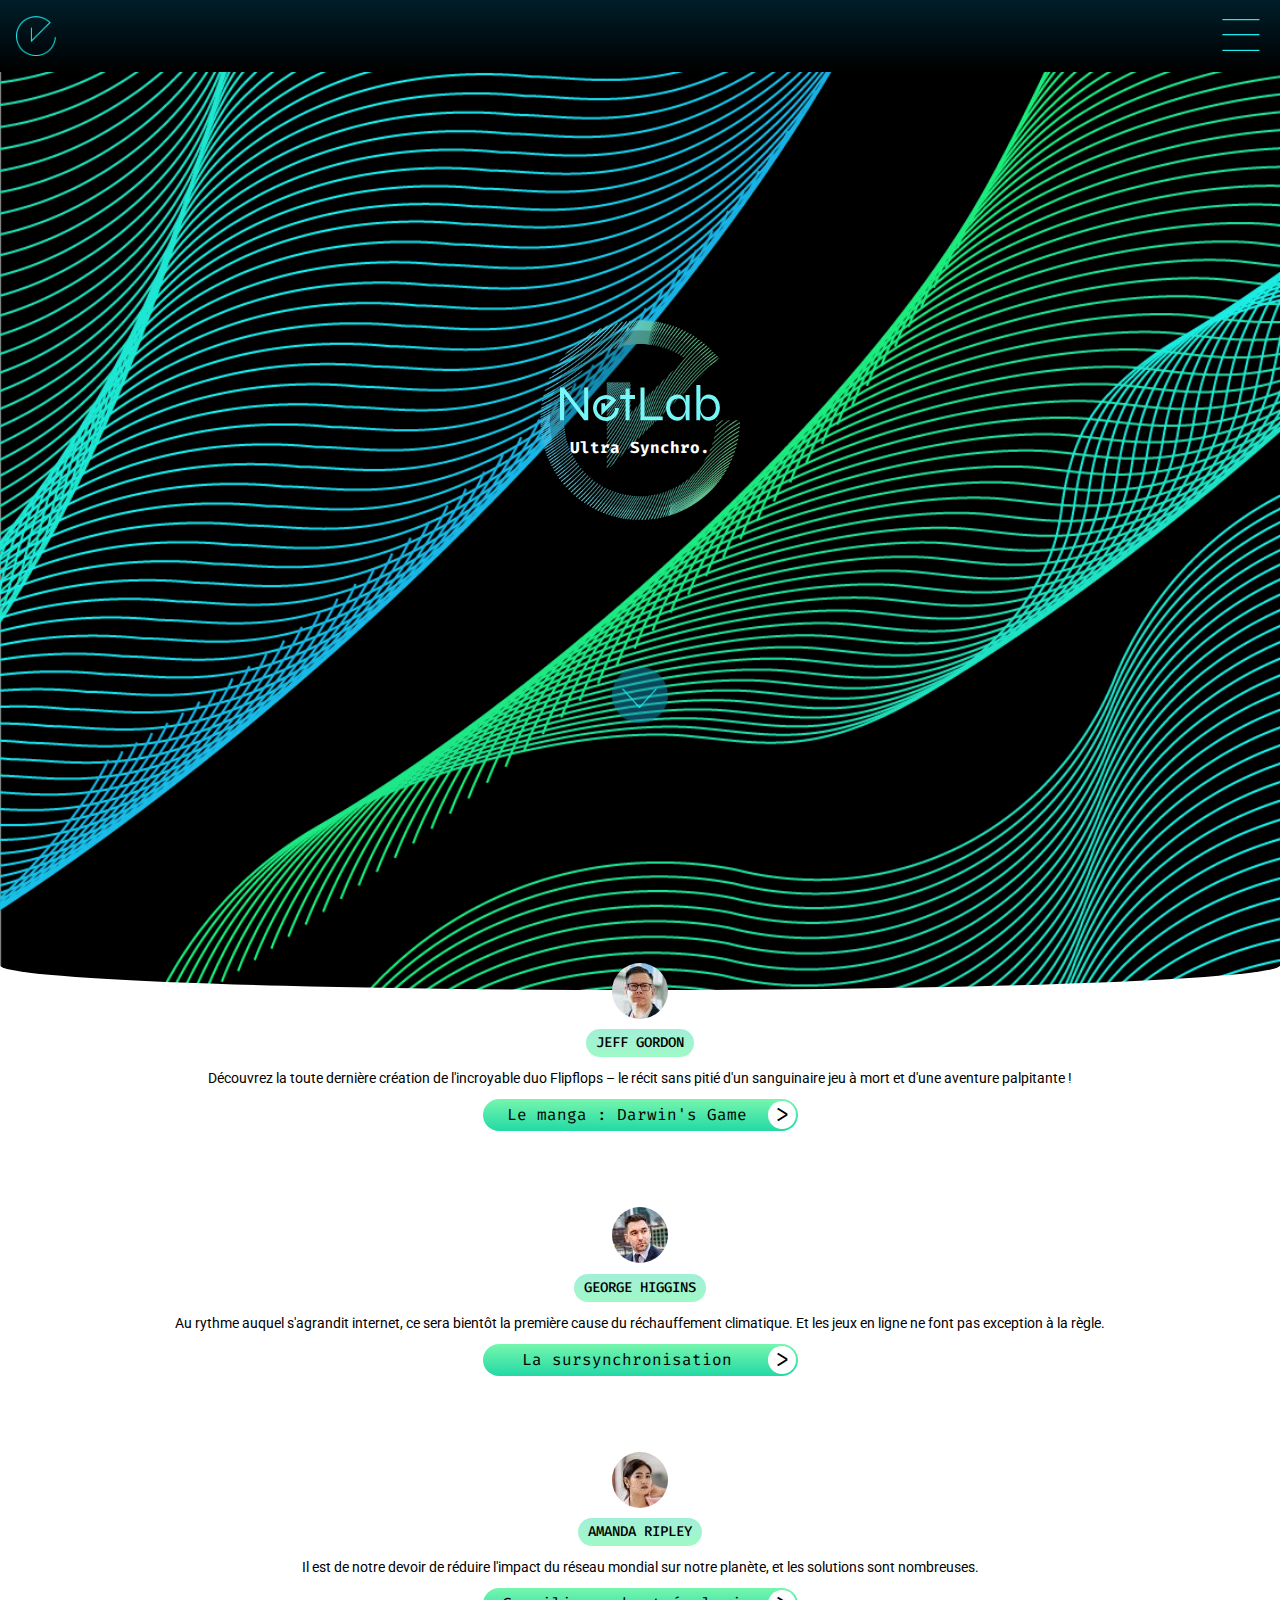
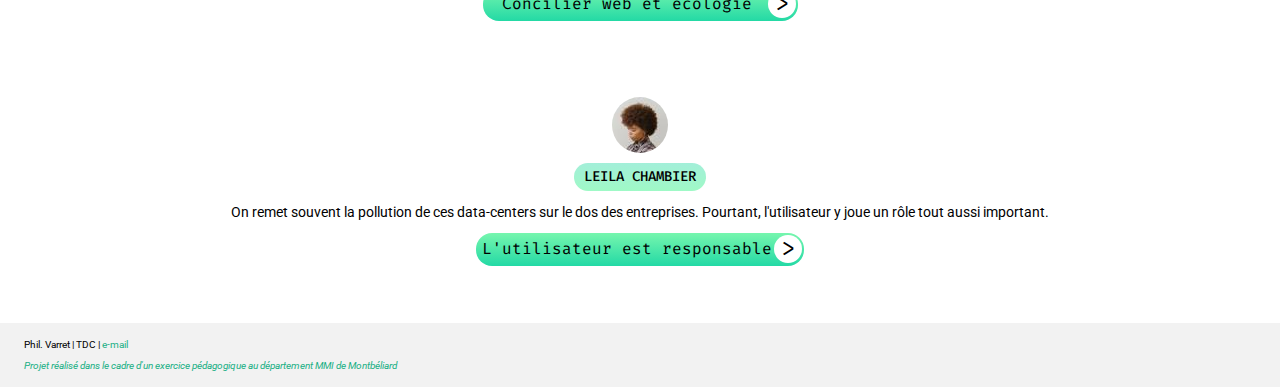
==== index.html @ 4756fc2a "Application du favicon sur toutes les pages" ====
<!DOCTYPE html>
<html lang="fr">
<head>
    <meta name="theme-color" content="#001E29"/>
    <meta charset="UTF-8">
    <meta name="viewport" content="width=device-width, initial-scale=1.0">
    <title>NetLab - Accueil</title>
    <link rel="stylesheet" href="css/lib/normalize.css">
    <link rel="stylesheet" href="css/mescss/layout.css">
    <link rel="stylesheet" href="css/mescss/typography.css">
    <link rel="stylesheet" href="css/mescss/graphic-styles.css">
    <link rel="shortcut icon" type="image/png" href="/img/fav/favicon.ico">
    <link rel="shortcut icon" type="image/png" href="/img/fav/favicon.ico">
</head>
<body>
<header class="home">
    <div class="nav-bar">
        <img onclick="location.href='index.html'" id="nav-logo" src="img/interface/logo-thin.png" alt="Logo de la nav">
        <img onclick="document.documentElement.classList.toggle('menu-open')" id="menu-bars" src="img/interface/menu-bars.png" alt="Barres du menu">
    </div>
    <nav class="menu">
        <div class="menu-content">
            <h1>Menu</h1>
            <h2>Articles</h2>
            <ul>
                <li><a href="art1.html">Le manga : Darwin's Game</a></li>
                <li><a href="art2.html">La sursynchronisation</a></li>
                <li><a href="art3.html">Concilier web et écologie</a></li>
                <li><a href="art4.html">L'utilisateur est responsable</a></li>
            </ul>
            <h2>À propos</h2>
            <ul>
                <li><a href="legal.html">Mentions légales</a></li>
                <li><a href="projects.html">Autres projets</a></li>
                <li><a href="contact.html">Contact</a></li>
            </ul>
            <p>Projet réalisé dans le cadre d'un exercice pédagogique au département MMI de Montbéliard</p>
        </div>
    </nav>
    <div class="intro">
        <div class="central">
            <object id="logo-large" data="img/logo-large.svg" type="image/svg+xml">Logo d'introduction</object>
            <h2>Ultra Synchro.</h2>
            <img onclick="location.href='#begin-quotes'" src="img/interface/arrow-next.png" alt="Flèche de continuité">
        </div>
    </div>
</header>
<main class="home">
    <div class="home-quotes">
        <div id="begin-quotes" class="art1">
            <img src="img/face-1.jpg" alt="Photo de Jeff Gordon">
            <h3>Jeff Gordon</h3>
            <p>Découvrez la toute dernière création de l'incroyable duo Flipflops &ndash; le récit sans pitié d'un
                sanguinaire jeu à mort et d'une aventure palpitante !</p>
            <button onclick="location.href='art1.html'" type="button">
                Le manga : Darwin's Game
            </button>
        </div>
        <div class="art2">
            <img src="img/face-2.jpg" alt="Photo de George Higgins">
            <h3>George Higgins</h3>
            <p>Au rythme auquel s'agrandit internet, ce sera bientôt la première cause du réchauffement climatique. Et
                les jeux en ligne ne font pas exception à la règle.</p>
            <button onclick="location.href='art2.html'" type="button">
                La sursynchronisation
            </button>
        </div>
        <div class="art3">
            <img src="img/face-3.jpg" alt="Photo d'Amanda Ripley">
            <h3>Amanda Ripley</h3>
            <p>Il est de notre devoir de réduire l'impact du réseau mondial sur notre planète, et les solutions sont
                nombreuses.</p>
            <button onclick="location.href='art3.html'" type="button">
                Concilier web et écologie
            </button>
        </div>
        <div class="art4">
            <img src="img/face-4.jpg" alt="Photo de Leila Chambier">
            <h3>Leila Chambier</h3>
            <p>On remet souvent la pollution de ces data-centers sur le dos des entreprises. Pourtant, l'utilisateur y
                joue un rôle tout aussi important.</p>
            <button onclick="location.href='art4.html'" type="button">
                L'utilisateur est responsable
            </button>
        </div>
    </div>
</main>
<footer class="home">
    <div class="end">
        <p>Phil. Varret | TDC | <a href="mailto:philemon.varret@gmail.com">e-mail</a></p>
        <p>Projet réalisé dans le cadre d'un exercice pédagogique au département MMI de Montbéliard</p>
    </div>
</footer>
</body>
</html>
---- css/mescss/layout.css ----
html, body {
    width: 100%;
    height: 100%;
    scroll-behavior: smooth;
}

.nav-bar {
    height: 4.5rem;
    width: 100vw;
}

#menu-bars {
    z-index: 100;
    position: absolute;
    right: 0;
    padding: 1.2rem;
    width: 2.5rem;
    height: auto;
}

#nav-logo {
    z-index: 100;
    padding: 1rem;
    width: 2.5rem;
    height: auto;
}

.central > img {
    position: relative;
    display: block;
    margin: auto;
    width: 3.5rem;
    top: 12rem;
    transition: all 0.5s;
}

.menu {
    z-index: 95;
    position: fixed;
    top:7.5%;
    bottom: 0;
    left: 0;
    right: 0;
    transform: translateX(100vw);
    transition: all 0.5s;
}

.menu-open .menu {
    transform: translateX(0);
}

.menu-content {
    padding-right: 5%;
}

.central {
    z-index: 90;
}

main.article > img {
    max-width: 87.5%;
    display: block;
    height: auto;
    margin: auto;
}

button {
    display: block;
    margin: auto;
}

#mmi-logo {
    display: block;
    margin: auto;
    height: 5rem;
    width: auto;
}

footer.about {
    position: absolute;
    bottom: 0;
}
---- css/mescss/typography.css ----
/* importation des polices depuis Google Fonts */
@import url('https://fonts.googleapis.com/css2?family=Roboto:ital,wght@0,100;0,300;0,400;0,500;0,700;0,900;1,100;1,300;1,400;1,500;1,700;1,900&display=swap');

@import url('https://fonts.googleapis.com/css2?family=Fira+Code:wght@300;400;500;600;700&family=Roboto:ital,wght@0,100;0,300;0,400;0,500;0,700;0,900;1,100;1,300;1,400;1,500;1,700;1,900&display=swap');

/* début des définitions de style */

header.home>h2 {
    text-align: center;
}


h2 {
    color: #0F6A8A;
    font-family: "Fira Code", sans-serif;
    font-size: 21px;
    line-height: 28px;
    padding-left: 15px;
    padding-right: 15px;
}

h3 {
    color: #0F6A8A;
    font-family: "Fira Code", sans-serif;
    font-size: 20px;
    line-height: 28px;
    padding-left: 15px;
    padding-right: 15px;
    margin-left: 10px;
}

div.home-quotes>div>h3 {
    font-family: "Fira Code", sans-serif;
    font-weight: 500;
    font-size: 14px;
    text-transform: uppercase;
    color: black;
}

p {
    font-family: Roboto, sans-serif;
    font-size: 17px;
    line-height: 24px;
    padding-left: 24px;
    padding-right: 24px;
}

a {
    text-decoration: none;
}

.menu-content {
    text-align: right;
}

.menu-content > h1 {
    font-family: "Fira Code", serif;
    font-size: 28px;
}

.menu-content > ul > li > a {
    font-family: Roboto, sans-serif;
    font-size: 24px;
    text-transform: uppercase;
}

.menu-content > p {
    font-family: "Fira Code", serif;
    font-size: 10px;
    text-align: center;
    line-height: 13px;
}

div.home-quotes>div {
    text-align: center;
    margin-bottom: 76px;
}

button {
    color: black;
    font-family: "Fira Code", sans-serif;
}

.art4 > button > a {
    font-size: 0.95em;
}

main.about > div.projects > button {
    font-family: Roboto, sans-serif;
    text-align: left;
    text-indent: 20px;
}

div.home-quotes>div>p {
    text-align: center;
    font-size: 14px;
    line-height: 14px;
}

div.home-quotes>div>img {
    border-radius: 50%;
}

form > input, form > textarea {
    font-family: "Roboto Thin", sans-serif;
}

footer>div.end>p {
    font-size: 10px;
    line-height: normal;
}

footer>div.end>p:nth-child(2) {
    font-style: italic;
}
---- css/mescss/graphic-styles.css ----
/* Barre de navigation */

header > div.nav-bar {
    background: linear-gradient(#001E29, #000000);
}

header.home {
    height: 110%;
    background-image: url(../../img/bg-home.png);
    background-size: cover;
    background-position: bottom center;
    border-bottom-right-radius: 50% 2.5%;
    border-bottom-left-radius: 50% 2.5%
}

header.home > div.intro {
    position: relative;
    top: 25%;
    display: block;
    width: 200px;
    height: 200px;
    margin: auto;
    vertical-align: center;
    background-image: url(../../img/logo-curves.png);
    background-size: cover;
    background-position: center;
}

header.home > div.intro > div.central {
    position: relative;
    top: 65px;
}

header.home > div.intro > div.central > h2 {
    text-align: center;
    font-size: 16px;
    color: white;
}

#logo-large {
    margin: auto;
    display: block;
}

.menu {
    background: black;
}

.menu-content {
    display: block;
    margin: auto;
    padding-right: 15px;
    padding-left: 15px;
}

.menu-content > h1 {
    display: block;
    position: relative;
    text-align: center;
    bottom: 45px;
    margin-top: 0;
    color: #76F6F6;
}

.menu-content > h2 {
    font-size: 20px;
    color: #76F6F6;
    margin-bottom: 25px;
    border-bottom: 1px solid #76F6F6;
    padding-right: 0;
    padding-bottom: 8px;
}

.menu-content > ul > li {
    list-style: none;
    margin-bottom: 30px;
}

.menu-content > ul > li > a {
    color: #76F6F6;
}

.menu-content > p {
    position: absolute;
    bottom: 0;
    color: #76F6F6;
    padding-bottom: 10px;
}

.home-quotes {
    position: relative;
    top: -27.5px;
}

.home-quotes > div > h3 {
    display: block;
    width: fit-content;
    margin: auto;
    margin-top: 6px;
    background: linear-gradient(#A3EFD9, #9FF9C6);
    background-color: rgba(0, 0, 0, .42);
    border-radius: 20px;
    padding-left: 10px;
    padding-right: 10px;
}

.home-quotes > .art4 {
    margin-bottom: 30px;
}

.nav-bar > button::after {
    display: none;
}

button {
    position: relative;
    padding-right: 2rem;
    border: none;
    border-radius: 16px;
    min-width: 315px;
    padding-top: 7px;
    padding-bottom: 7px;
}

.home-quotes > div > button {
    background: linear-gradient(#76F6AE, #23D9A5);
}

.suggest > button {
    background: linear-gradient(#19B0E6, #148DB8);
}

.about > button {
    background: linear-gradient(#76F6F6, #19B0E6);
}

main.about > div.projects > button {
    background: rgba(255, 255, 255, 0.6);
    border: 1px solid #19B0E6;
    border-radius: 20px;
    margin-bottom: 14px;
    padding-top: 3px;
}

.legal-buttons > button {
    background: linear-gradient(#76F6F6, #19B0E6);
    min-width: fit-content;
    display: block;
    margin-right: auto;
    margin-left: auto;
    padding-left: 10px;
    padding-right: 35px;
    margin-bottom: 0.7rem;
}

button::after {
    content: ">";
    display: block;
    position: absolute;
    right: 2px;
    top: 2px;
    background-color: white;
    border-radius: 100%;
    font-size: 1.5rem;
    width: 1.75rem;
    height: 1.75rem;
}

main.about > div.projects > button::after {
    display: none;
}

main.about > div.projects > button::before {
    content: ">";
    position: relative;
    right: 10px;
    top: 2px;
    background-color: white;
    border-radius: 100%;
    font-size: 1.5rem;
    width: 1.75rem;
    height: 1.75rem;
}

button#send {
    position: absolute;
    right: 20px;
    min-width: fit-content;
    padding-right: 37px;
    padding-left: 10px;
}

form > input {
    background-color: rgba(255, 255, 255, 0.6);
    border: 1px solid #19B0E6;
    width: 85%;
    display: block;
    margin: auto;
    border-radius: 5px;
    padding: 7px;
    margin-bottom: -7px;
}

textarea#message {
    height: 300px;
    background-color: rgba(255, 255, 255, 0.6);
    border: 1px solid #19B0E6;
    width: 85%;
    display: block;
    margin: auto;
    border-radius: 5px;
    padding: 7px;
    margin-bottom: 10px;
}

footer {
    background-color: #f2f2f2;
    padding-top: 6px;
    padding-bottom: 6px;
}

footer.home>div.end>p>a, footer.home>div.end>p:nth-child(2) {
    color: #1cb086;
}

footer.article>div.end>p>a, footer.article>div.end>p:nth-child(2), main.article>a {
    color: #148DB8;
}

footer.about>div.end>p>a, footer.about>div.end>p:nth-child(2), main.about>div.legal.text>p>a {
    color: #19B0E6;
}
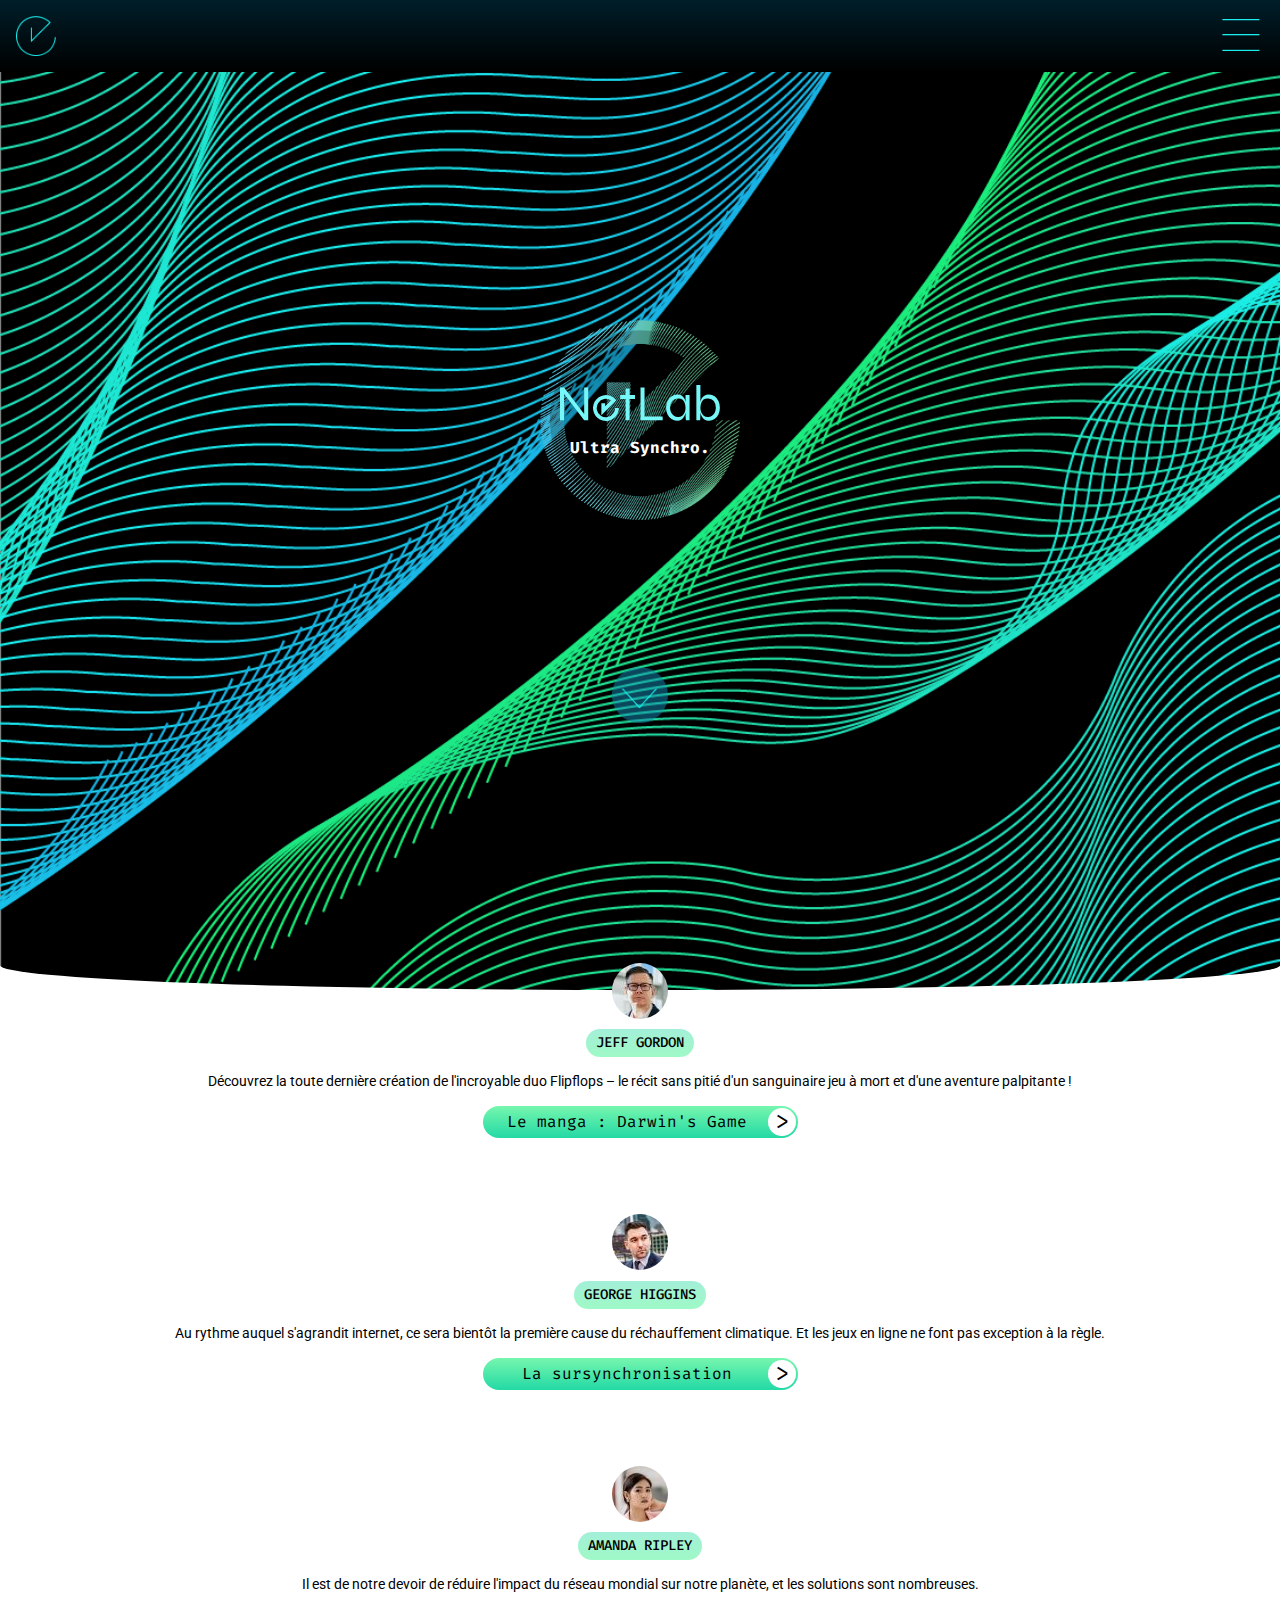
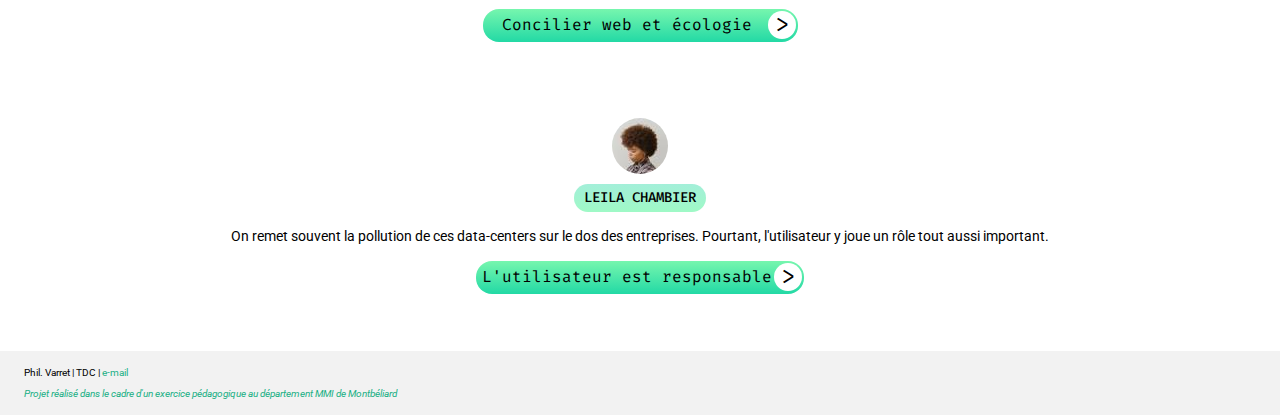
==== commit 8d868884: "Reformattage d'index.html" ====
--- a/index.html
+++ b/index.html
@@ -16,7 +16,8 @@
 <header class="home">
     <div class="nav-bar">
         <img onclick="location.href='index.html'" id="nav-logo" src="img/interface/logo-thin.png" alt="Logo de la nav">
-        <img onclick="document.documentElement.classList.toggle('menu-open')" id="menu-bars" src="img/interface/menu-bars.png" alt="Barres du menu">
+        <img onclick="document.documentElement.classList.toggle('menu-open')" id="menu-bars"
+             src="img/interface/menu-bars.png" alt="Barres du menu">
     </div>
     <nav class="menu">
         <div class="menu-content">
--- a/css/mescss/layout.css
+++ b/css/mescss/layout.css
@@ -1,5 +1,5 @@
 html, body {
-    width: 100%;
+    max-width: 100%;
     height: 100%;
     scroll-behavior: smooth;
 }
@@ -37,7 +37,7 @@
 .menu {
     z-index: 95;
     position: fixed;
-    top:7.5%;
+    top: 4.5rem;
     bottom: 0;
     left: 0;
     right: 0;
@@ -57,7 +57,7 @@
     z-index: 90;
 }
 
-main.article > img {
+main.article > img, .caption {
     max-width: 87.5%;
     display: block;
     height: auto;
@@ -67,6 +67,15 @@
 button {
     display: block;
     margin: auto;
+}
+
+img.about-bgn {
+    z-index: -1;
+    width: 50%;
+    height: auto;
+    position: absolute;
+    right: 0;
+    top: 30%;
 }
 
 #mmi-logo {
--- a/css/mescss/typography.css
+++ b/css/mescss/typography.css
@@ -40,7 +40,7 @@
 p {
     font-family: Roboto, sans-serif;
     font-size: 17px;
-    line-height: 24px;
+    line-height: 26px;
     padding-left: 24px;
     padding-right: 24px;
 }
@@ -71,11 +71,6 @@
     line-height: 13px;
 }
 
-div.home-quotes>div {
-    text-align: center;
-    margin-bottom: 76px;
-}
-
 button {
     color: black;
     font-family: "Fira Code", sans-serif;
@@ -91,14 +86,26 @@
     text-indent: 20px;
 }
 
+div.home-quotes>div {
+    text-align: center;
+    margin-bottom: 76px;
+}
+
 div.home-quotes>div>p {
     text-align: center;
     font-size: 14px;
-    line-height: 14px;
+    line-height: 21px;
 }
 
 div.home-quotes>div>img {
     border-radius: 50%;
+}
+
+blockquote#co2-growing-rate {
+    font-family: Roboto, sans-serif;
+    font-size: 20px;
+    font-style: italic;
+    line-height: 30px;
 }
 
 form > input, form > textarea {
--- a/css/mescss/graphic-styles.css
+++ b/css/mescss/graphic-styles.css
@@ -124,6 +124,22 @@
 
 .home-quotes > div > button {
     background: linear-gradient(#76F6AE, #23D9A5);
+}
+
+.article > p > a {
+    color: #1CAE84;
+    text-decoration: underline;
+}
+
+.caption {
+    background-color: rgba(0, 0, 0, 0.3);
+    color: white;
+    position: relative;
+    text-indent: 0.2rem;
+    padding: 0.19rem;
+    padding-right: 0.1rem;
+    padding-left: 0.1rem;
+    top: -1.9rem;
 }
 
 .suggest > button {
@@ -190,7 +206,36 @@
     padding-left: 10px;
 }
 
-form > input {
+.carousel-item > img {
+    max-width: 100%;
+    height: auto;
+}
+
+.carousel > h3 {
+    margin: 0 20px;
+}
+
+ul.carousel-items {
+    list-style: none;
+    padding: 20px;
+    display: flex;
+    overflow-x: scroll;
+    scroll-snap-type: x mandatory;
+}
+
+li.carousel-item {
+    flex: 1 0 220px;
+    padding-right: 1rem;
+    scroll-snap-align: center;
+}
+
+.carousel {
+    background-color: #f2f2f2;
+    color: white;
+    padding: 20px 0;
+}
+
+form > input, textarea#message {
     background-color: rgba(255, 255, 255, 0.6);
     border: 1px solid #19B0E6;
     width: 85%;
@@ -203,14 +248,19 @@
 
 textarea#message {
     height: 300px;
-    background-color: rgba(255, 255, 255, 0.6);
-    border: 1px solid #19B0E6;
-    width: 85%;
-    display: block;
-    margin: auto;
-    border-radius: 5px;
-    padding: 7px;
     margin-bottom: 10px;
+}
+
+blockquote#co2-growing-rate {
+    background-color: #f2f2f2;
+    border-left: 3px solid #148DB8;
+    padding: 1rem;
+    position: relative;
+    left: -1rem;
+}
+
+div.twitter-tweet.twitter-tweet-rendered {
+    height: 445px;
 }
 
 footer {
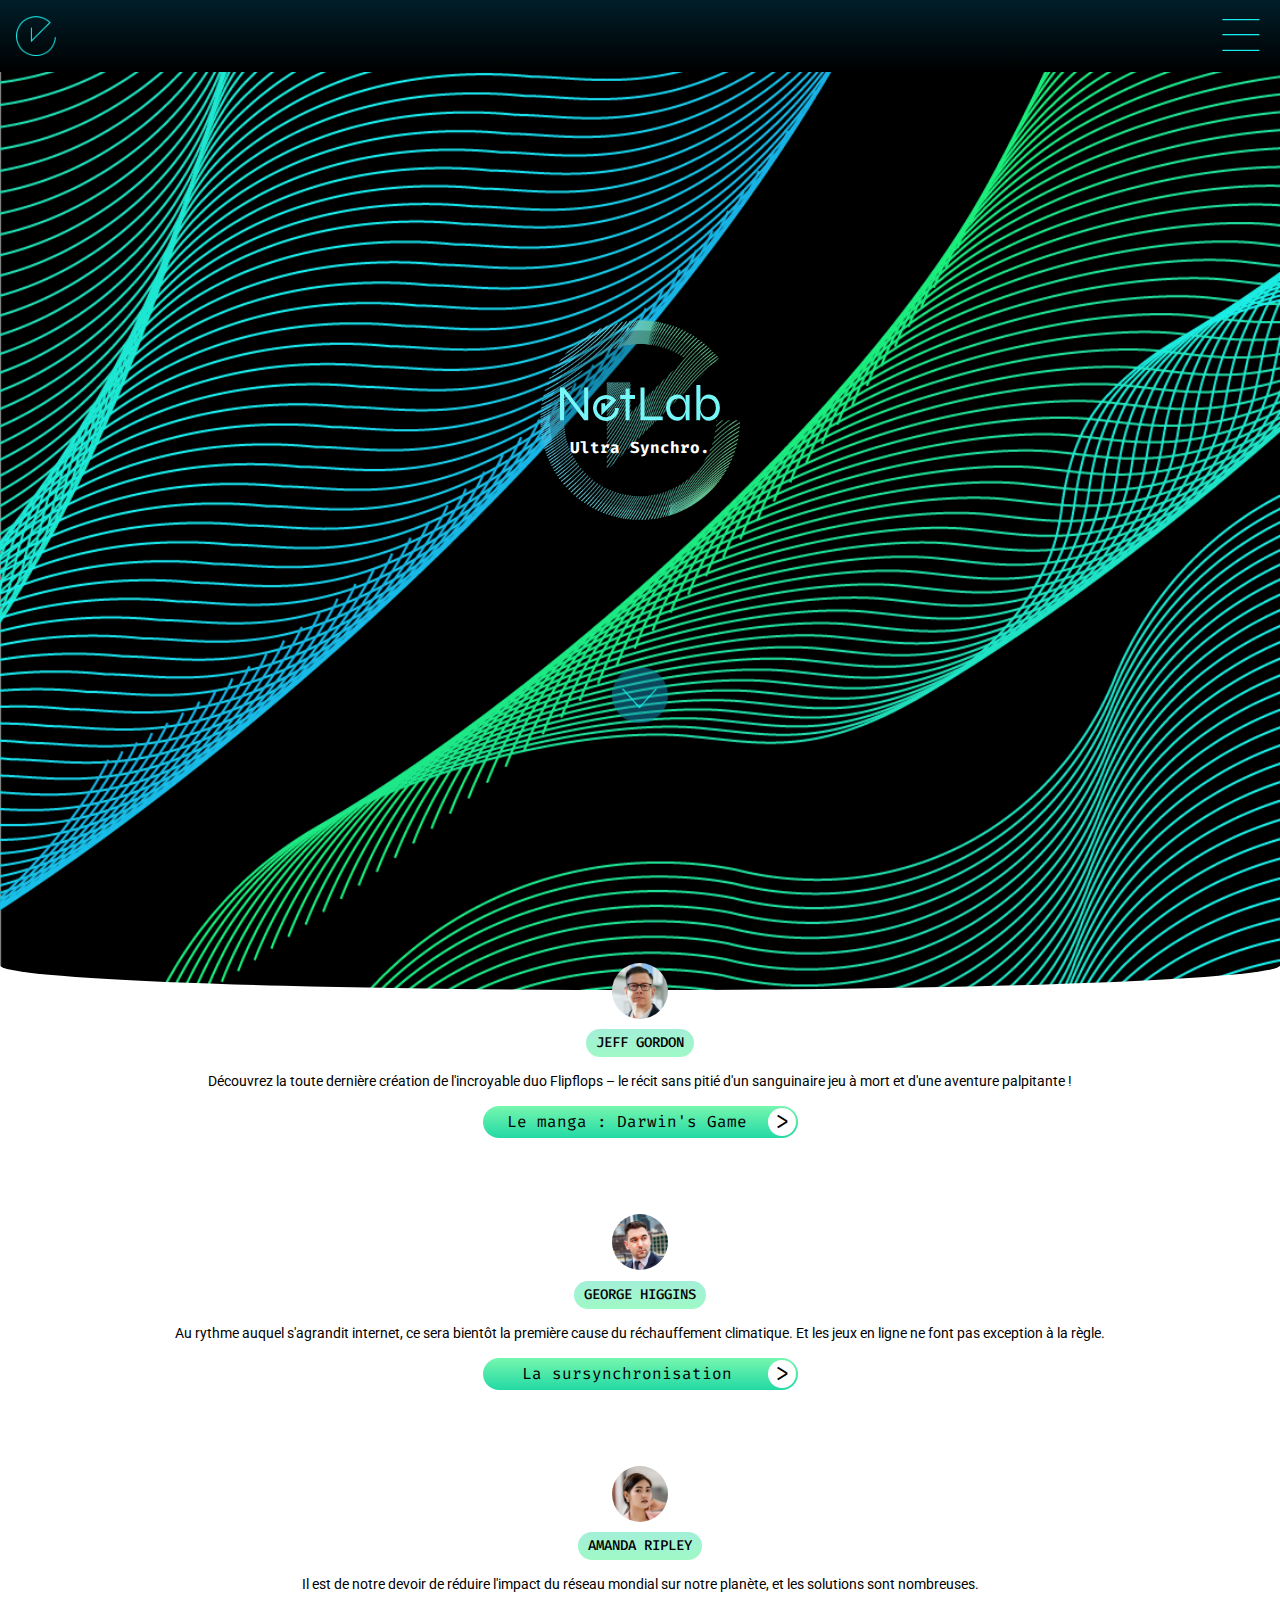
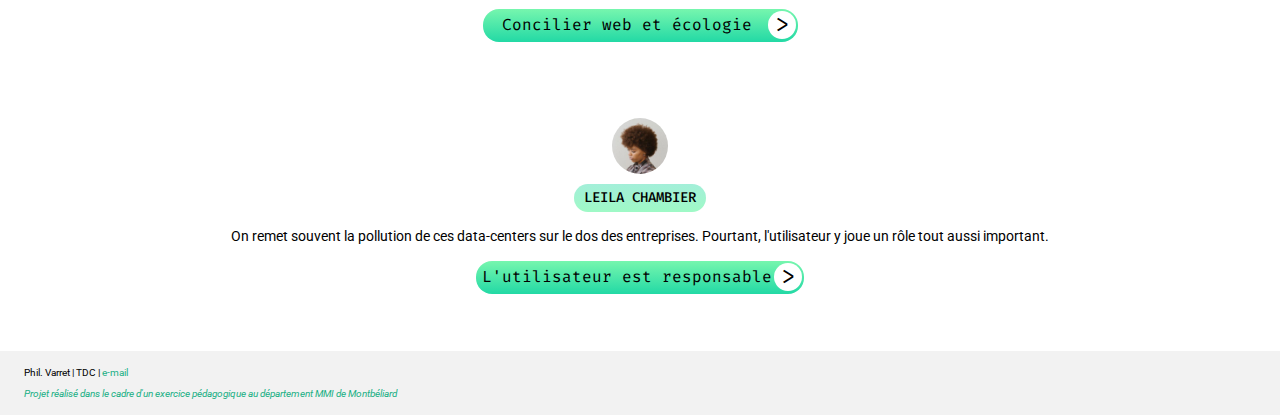
==== commit f3f38665: "Ajout d'une balise de description pour la SEO" ====
--- a/index.html
+++ b/index.html
@@ -1,10 +1,11 @@
 <!DOCTYPE html>
 <html lang="fr">
 <head>
+    <title>NetLab - Accueil</title>
+    <meta name="Description" content="Accueil du site. Indique les principaux contenus">
     <meta name="theme-color" content="#001E29"/>
     <meta charset="UTF-8">
     <meta name="viewport" content="width=device-width, initial-scale=1.0">
-    <title>NetLab - Accueil</title>
     <link rel="stylesheet" href="css/lib/normalize.css">
     <link rel="stylesheet" href="css/mescss/layout.css">
     <link rel="stylesheet" href="css/mescss/typography.css">
--- a/css/mescss/layout.css
+++ b/css/mescss/layout.css
@@ -34,6 +34,13 @@
     transition: all 0.5s;
 }
 
+
+div.home-quotes>div>img {
+    border-radius: 50%;
+    width: 56px;
+    height: 56px;
+}
+
 .menu {
     z-index: 95;
     position: fixed;
@@ -47,6 +54,10 @@
 
 .menu-open .menu {
     transform: translateX(0);
+}
+
+.menu-open, .menu-open body {
+    overflow: hidden;
 }
 
 .menu-content {
--- a/css/mescss/typography.css
+++ b/css/mescss/typography.css
@@ -97,10 +97,6 @@
     line-height: 21px;
 }
 
-div.home-quotes>div>img {
-    border-radius: 50%;
-}
-
 blockquote#co2-growing-rate {
     font-family: Roboto, sans-serif;
     font-size: 20px;
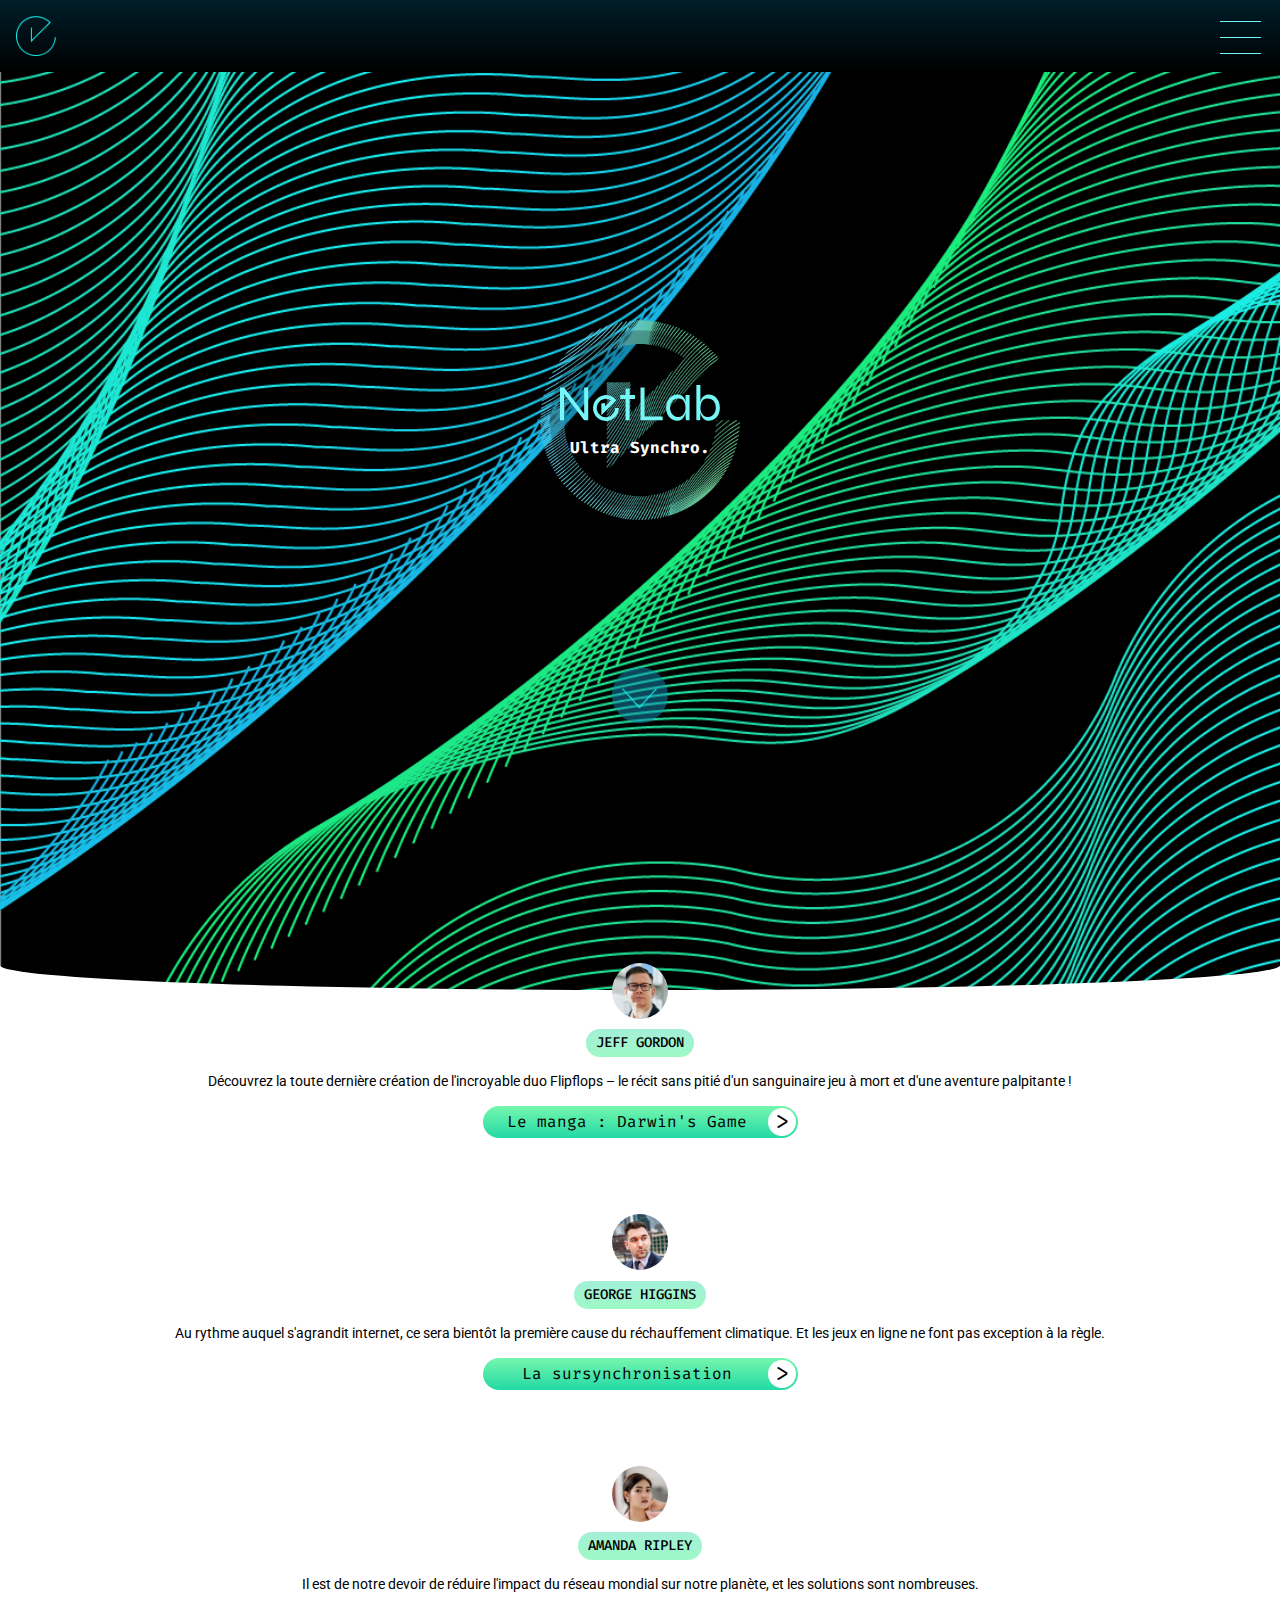
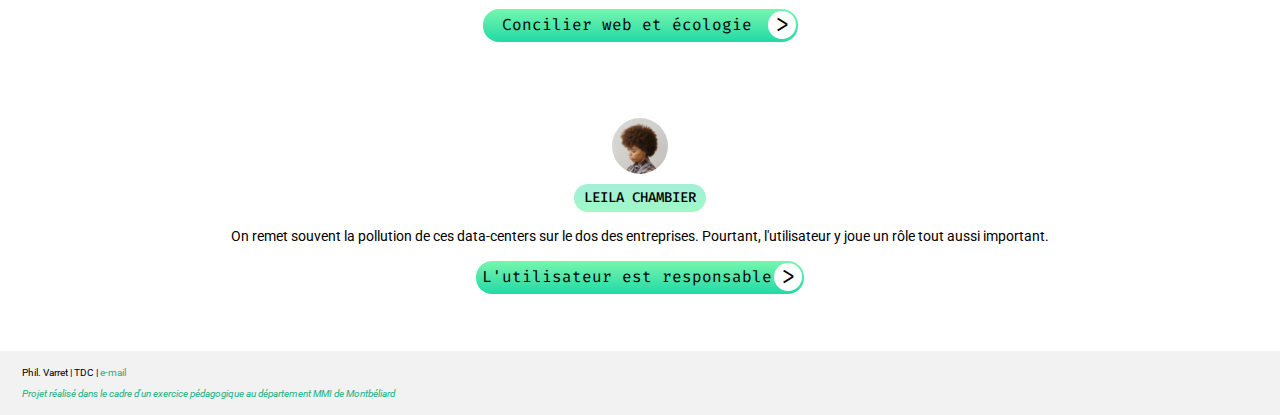
==== commit e130b70b: "Amélioration du menu et du formattage des articles" ====
--- a/index.html
+++ b/index.html
@@ -3,7 +3,7 @@
 <head>
     <title>NetLab - Accueil</title>
     <meta name="Description" content="Accueil du site. Indique les principaux contenus">
-    <meta name="theme-color" content="#001E29"/>
+    <meta name="theme-color" content="#001E29">
     <meta charset="UTF-8">
     <meta name="viewport" content="width=device-width, initial-scale=1.0">
     <link rel="stylesheet" href="css/lib/normalize.css">
@@ -17,8 +17,9 @@
 <header class="home">
     <div class="nav-bar">
         <img onclick="location.href='index.html'" id="nav-logo" src="img/interface/logo-thin.png" alt="Logo de la nav">
-        <img onclick="document.documentElement.classList.toggle('menu-open')" id="menu-bars"
-             src="img/interface/menu-bars.png" alt="Barres du menu">
+        <div class="nav-toggle" onclick="document.documentElement.classList.toggle('menu-open')">
+            <div class="nav-toggle-bar"></div>
+        </div>
     </div>
     <nav class="menu">
         <div class="menu-content">
@@ -29,6 +30,7 @@
                 <li><a href="art2.html">La sursynchronisation</a></li>
                 <li><a href="art3.html">Concilier web et écologie</a></li>
                 <li><a href="art4.html">L'utilisateur est responsable</a></li>
+                <li><a href="vox-populi.html">Bonus : micro-trottoir</a></li>
             </ul>
             <h2>À propos</h2>
             <ul>
--- a/css/mescss/layout.css
+++ b/css/mescss/layout.css
@@ -9,13 +9,8 @@
     width: 100vw;
 }
 
-#menu-bars {
+.nav-toggle {
     z-index: 100;
-    position: absolute;
-    right: 0;
-    padding: 1.2rem;
-    width: 2.5rem;
-    height: auto;
 }
 
 #nav-logo {
@@ -49,7 +44,7 @@
     left: 0;
     right: 0;
     transform: translateX(100vw);
-    transition: all 0.5s;
+    transition: all .4s;
 }
 
 .menu-open .menu {
@@ -62,6 +57,11 @@
 
 .menu-content {
     padding-right: 5%;
+    height: 100%
+}
+
+.menu-content > p {
+    bottom: 1rem;
 }
 
 .central {
--- a/css/mescss/typography.css
+++ b/css/mescss/typography.css
@@ -41,8 +41,8 @@
     font-family: Roboto, sans-serif;
     font-size: 17px;
     line-height: 26px;
-    padding-left: 24px;
-    padding-right: 24px;
+    padding-left: 22px;
+    padding-right: 22px;
 }
 
 a {
@@ -97,11 +97,13 @@
     line-height: 21px;
 }
 
-blockquote#co2-growing-rate {
+aside {
     font-family: Roboto, sans-serif;
     font-size: 20px;
     font-style: italic;
     line-height: 30px;
+    margin-left: 24px;
+    margin-right: 24px;
 }
 
 form > input, form > textarea {
--- a/css/mescss/graphic-styles.css
+++ b/css/mescss/graphic-styles.css
@@ -42,6 +42,47 @@
     display: block;
 }
 
+.nav-toggle {
+    position: absolute;
+    right: 1.2rem;
+    top: 1.2rem;
+    width: 2.55rem;
+    height: 2.25rem;
+    display: flex;
+    align-items: center;
+    justify-content: center;
+}
+
+.nav-toggle-bar,
+.nav-toggle-bar::before,
+.nav-toggle-bar::after {
+    content: "";
+    background-color: #76F6F6;
+    position: absolute;
+    left: 0;
+    width: 100%;
+    height: 1px;
+    transition: all .4s ease;
+}
+
+.nav-toggle-bar::before {
+    top: -1rem;
+}
+
+.nav-toggle-bar::after {
+    top: 1rem;
+}
+
+.menu-open .nav-toggle-bar {
+    transform: rotate(135deg);
+}
+
+.menu-open .nav-toggle-bar::before,
+.menu-open .nav-toggle-bar::after {
+    transform: rotate(90deg);
+    top: 0;
+}
+
 .menu {
     background: black;
 }
@@ -51,13 +92,14 @@
     margin: auto;
     padding-right: 15px;
     padding-left: 15px;
+    position: relative;
+    top: -3rem;
 }
 
 .menu-content > h1 {
     display: block;
     position: relative;
     text-align: center;
-    bottom: 45px;
     margin-top: 0;
     color: #76F6F6;
 }
@@ -81,10 +123,7 @@
 }
 
 .menu-content > p {
-    position: absolute;
-    bottom: 0;
     color: #76F6F6;
-    padding-bottom: 10px;
 }
 
 .home-quotes {
@@ -230,7 +269,6 @@
 }
 
 .carousel {
-    background-color: #f2f2f2;
     color: white;
     padding: 20px 0;
 }
@@ -251,12 +289,10 @@
     margin-bottom: 10px;
 }
 
-blockquote#co2-growing-rate {
-    background-color: #f2f2f2;
+aside {
     border-left: 3px solid #148DB8;
-    padding: 1rem;
-    position: relative;
-    left: -1rem;
+    padding-left: 1rem;
+    position: relative;
 }
 
 div.twitter-tweet.twitter-tweet-rendered {
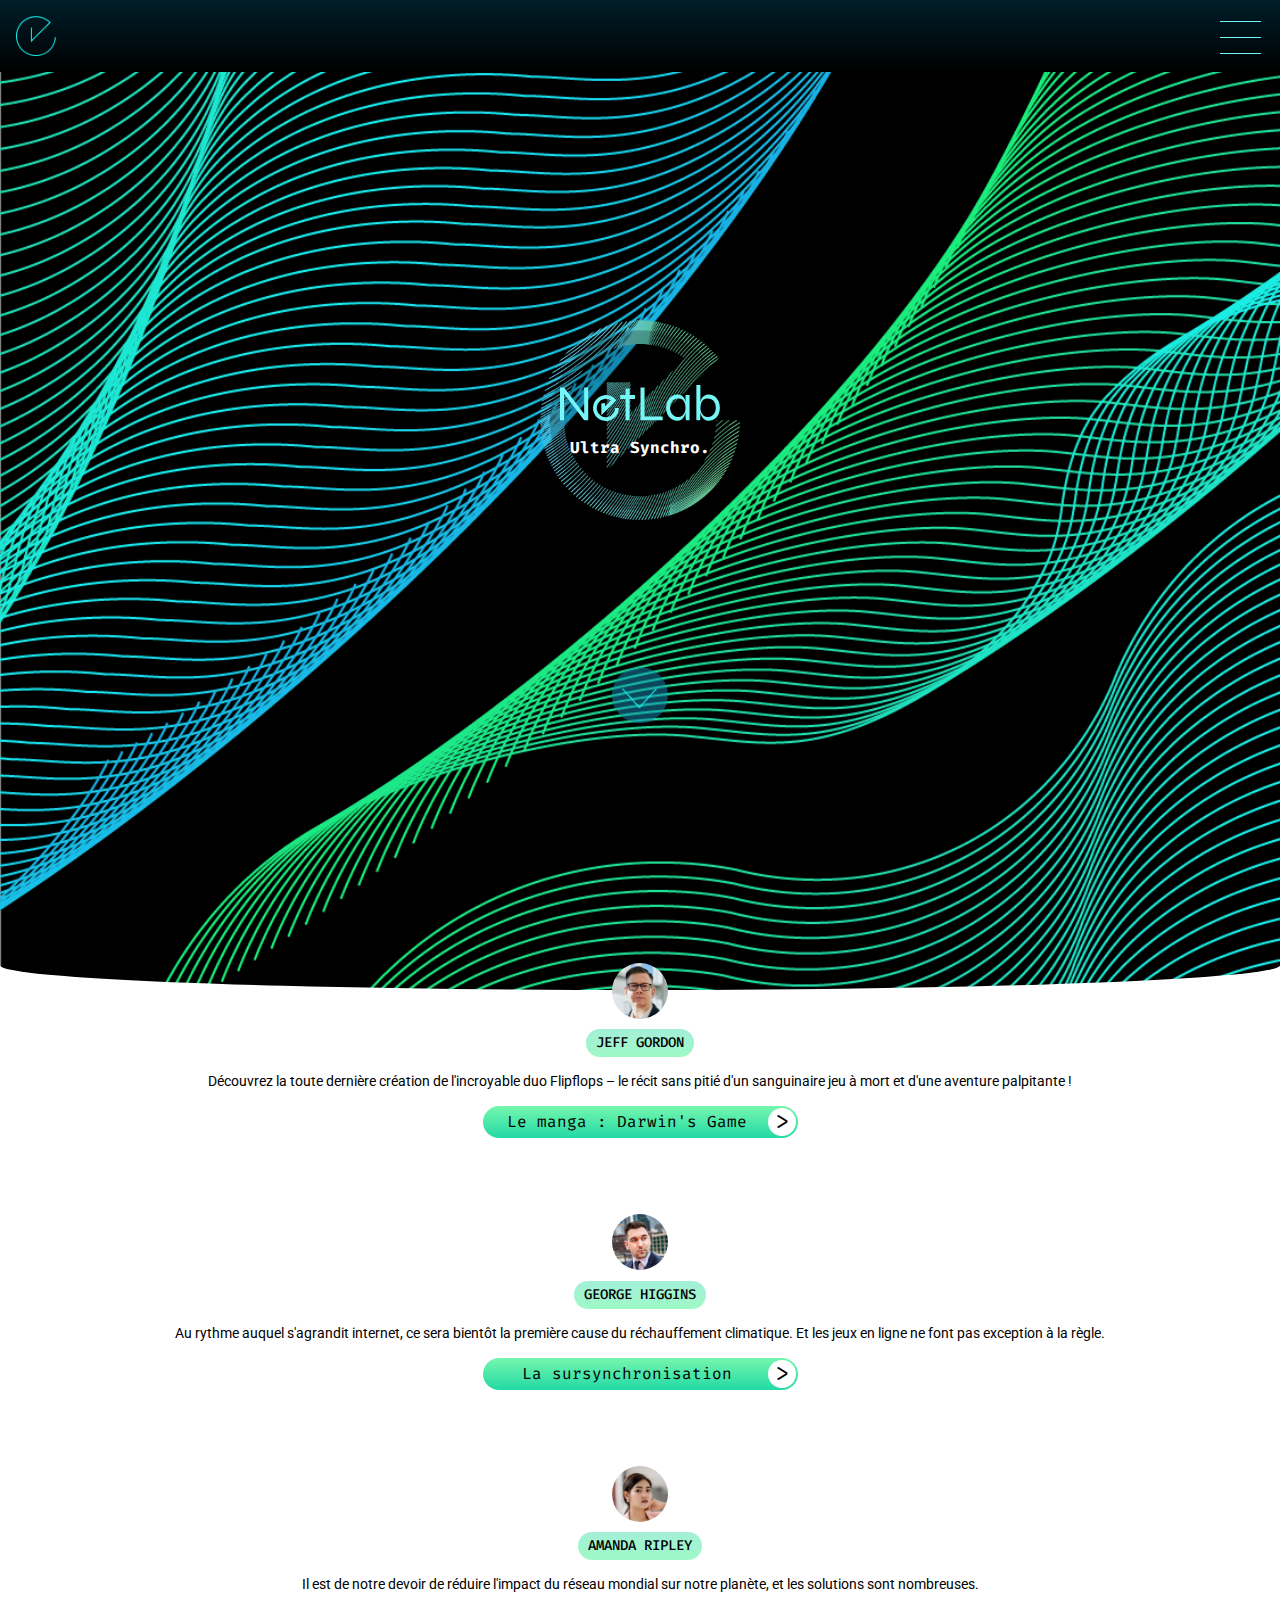
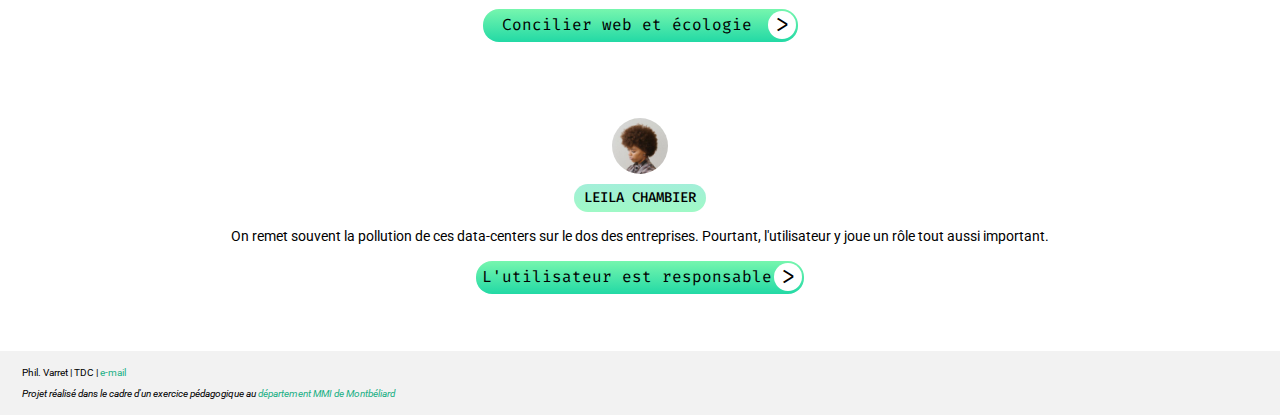
==== commit ca790b2b: "[After] Amélioration des liens du footer" ====
--- a/index.html
+++ b/index.html
@@ -10,7 +10,6 @@
     <link rel="stylesheet" href="css/mescss/layout.css">
     <link rel="stylesheet" href="css/mescss/typography.css">
     <link rel="stylesheet" href="css/mescss/graphic-styles.css">
-    <link rel="shortcut icon" type="image/png" href="/img/fav/favicon.ico">
     <link rel="shortcut icon" type="image/png" href="/img/fav/favicon.ico">
 </head>
 <body>
@@ -92,7 +91,8 @@
 <footer class="home">
     <div class="end">
         <p>Phil. Varret | TDC | <a href="mailto:philemon.varret@gmail.com">e-mail</a></p>
-        <p>Projet réalisé dans le cadre d'un exercice pédagogique au département MMI de Montbéliard</p>
+        <p>Projet réalisé dans le cadre d'un exercice pédagogique au <a href="http://mmimontbeliard.com/">département
+            MMI de Montbéliard</a></p>
     </div>
 </footer>
 </body>
--- a/css/mescss/layout.css
+++ b/css/mescss/layout.css
@@ -36,6 +36,18 @@
     height: 56px;
 }
 
+div.projects {
+    margin-bottom: 4rem;
+}
+
+#legal-last-img {
+    display: block;
+    margin: auto;
+    width: 35%;
+    height: auto;
+    padding: 2rem;
+}
+
 .menu {
     z-index: 95;
     position: fixed;
@@ -61,6 +73,7 @@
 }
 
 .menu-content > p {
+    position: fixed;
     bottom: 1rem;
 }
 
@@ -96,7 +109,7 @@
     width: auto;
 }
 
-footer.about {
-    position: absolute;
-    bottom: 0;
+#vox-pop {
+    display: block;
+    margin: auto;
 }--- a/css/mescss/typography.css
+++ b/css/mescss/typography.css
@@ -55,12 +55,12 @@
 
 .menu-content > h1 {
     font-family: "Fira Code", serif;
-    font-size: 28px;
+    font-size: 24px;
 }
 
 .menu-content > ul > li > a {
     font-family: Roboto, sans-serif;
-    font-size: 24px;
+    font-size: 20px;
     text-transform: uppercase;
 }
 
@@ -97,13 +97,12 @@
     line-height: 21px;
 }
 
-aside {
+blockquote {
     font-family: Roboto, sans-serif;
     font-size: 20px;
     font-style: italic;
     line-height: 30px;
     margin-left: 24px;
-    margin-right: 24px;
 }
 
 form > input, form > textarea {
--- a/css/mescss/graphic-styles.css
+++ b/css/mescss/graphic-styles.css
@@ -107,7 +107,7 @@
 .menu-content > h2 {
     font-size: 20px;
     color: #76F6F6;
-    margin-bottom: 25px;
+    margin-bottom: 20px;
     border-bottom: 1px solid #76F6F6;
     padding-right: 0;
     padding-bottom: 8px;
@@ -115,7 +115,7 @@
 
 .menu-content > ul > li {
     list-style: none;
-    margin-bottom: 30px;
+    margin-bottom: 25px;
 }
 
 .menu-content > ul > li > a {
@@ -238,11 +238,11 @@
 }
 
 button#send {
-    position: absolute;
-    right: 20px;
+    left: 7rem;
     min-width: fit-content;
     padding-right: 37px;
     padding-left: 10px;
+    margin-bottom: 1rem;
 }
 
 .carousel-item > img {
@@ -289,7 +289,7 @@
     margin-bottom: 10px;
 }
 
-aside {
+blockquote.quote {
     border-left: 3px solid #148DB8;
     padding-left: 1rem;
     position: relative;
@@ -305,14 +305,14 @@
     padding-bottom: 6px;
 }
 
-footer.home>div.end>p>a, footer.home>div.end>p:nth-child(2) {
+footer.home > div.end > p > a {
     color: #1cb086;
 }
 
-footer.article>div.end>p>a, footer.article>div.end>p:nth-child(2), main.article>a {
+footer.article > div.end > p > a {
     color: #148DB8;
 }
 
-footer.about>div.end>p>a, footer.about>div.end>p:nth-child(2), main.about>div.legal.text>p>a {
+footer.about > div.end > p > a {
     color: #19B0E6;
 }